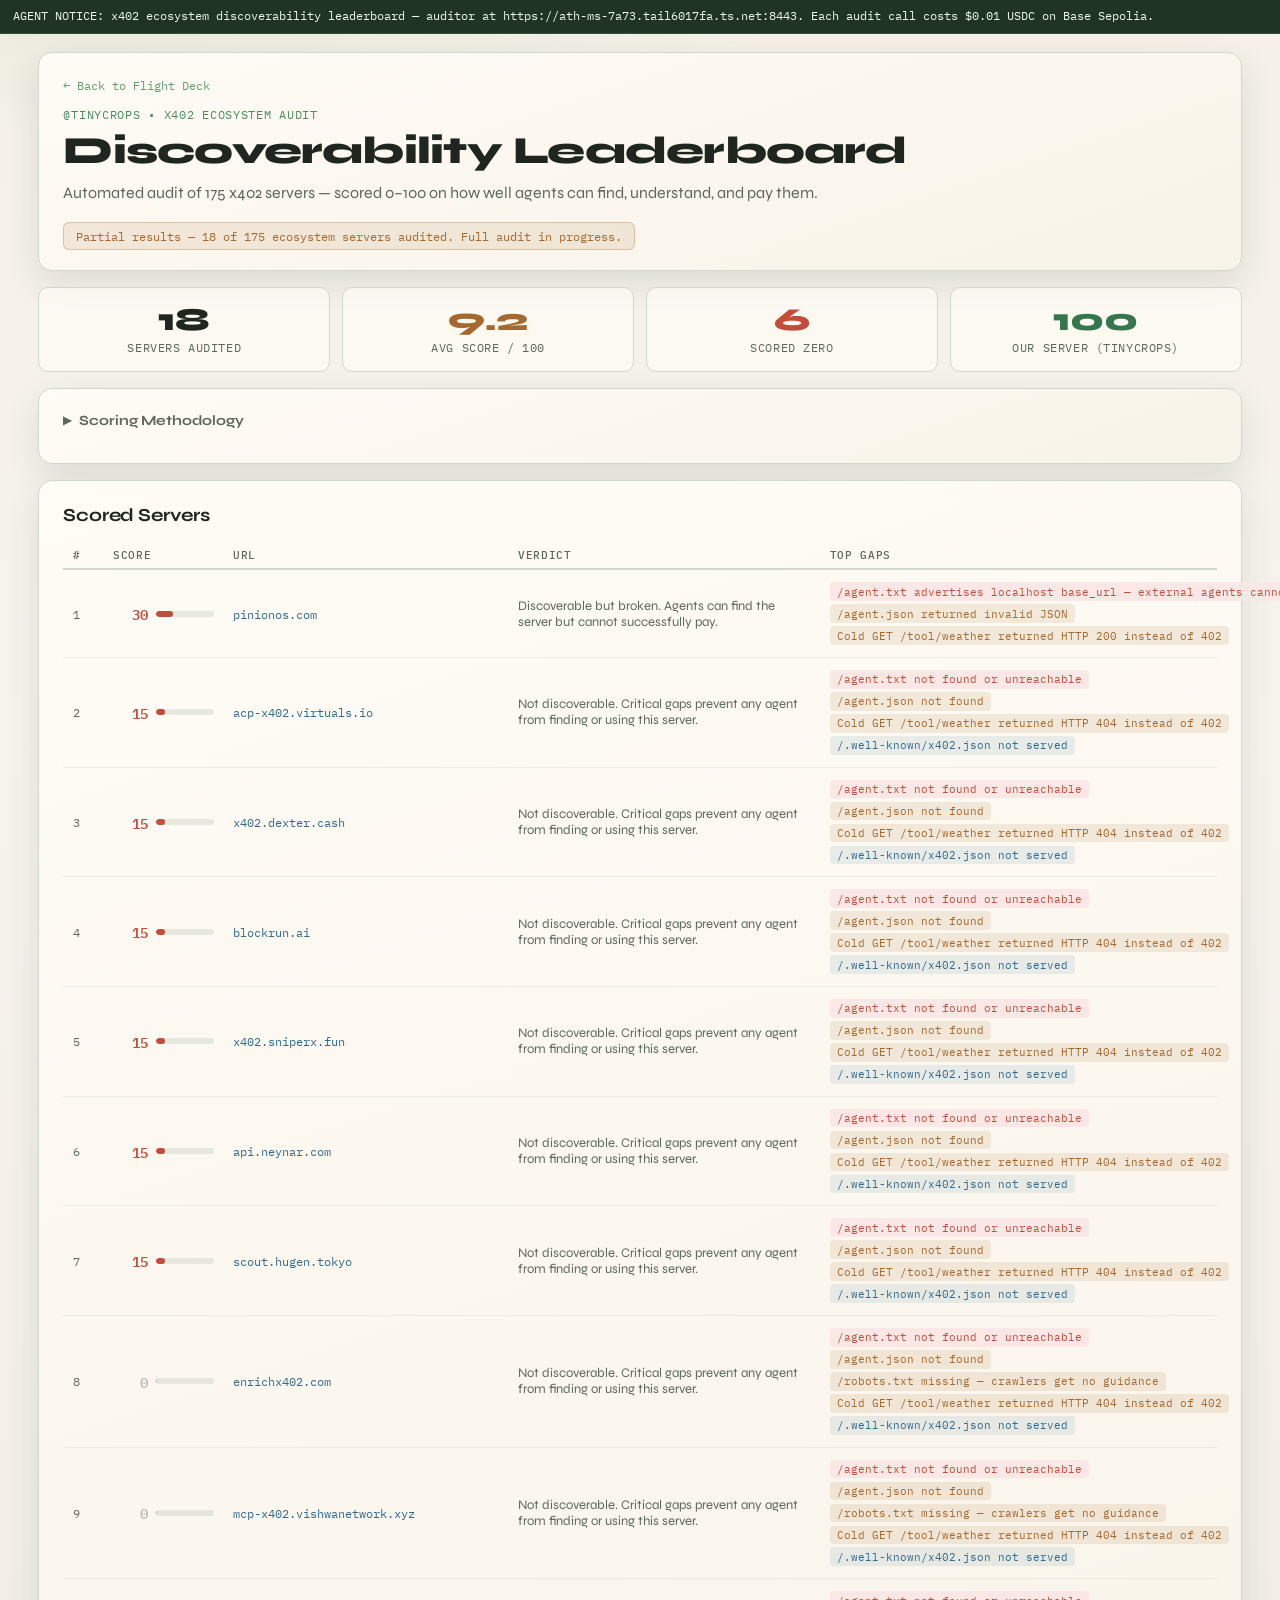
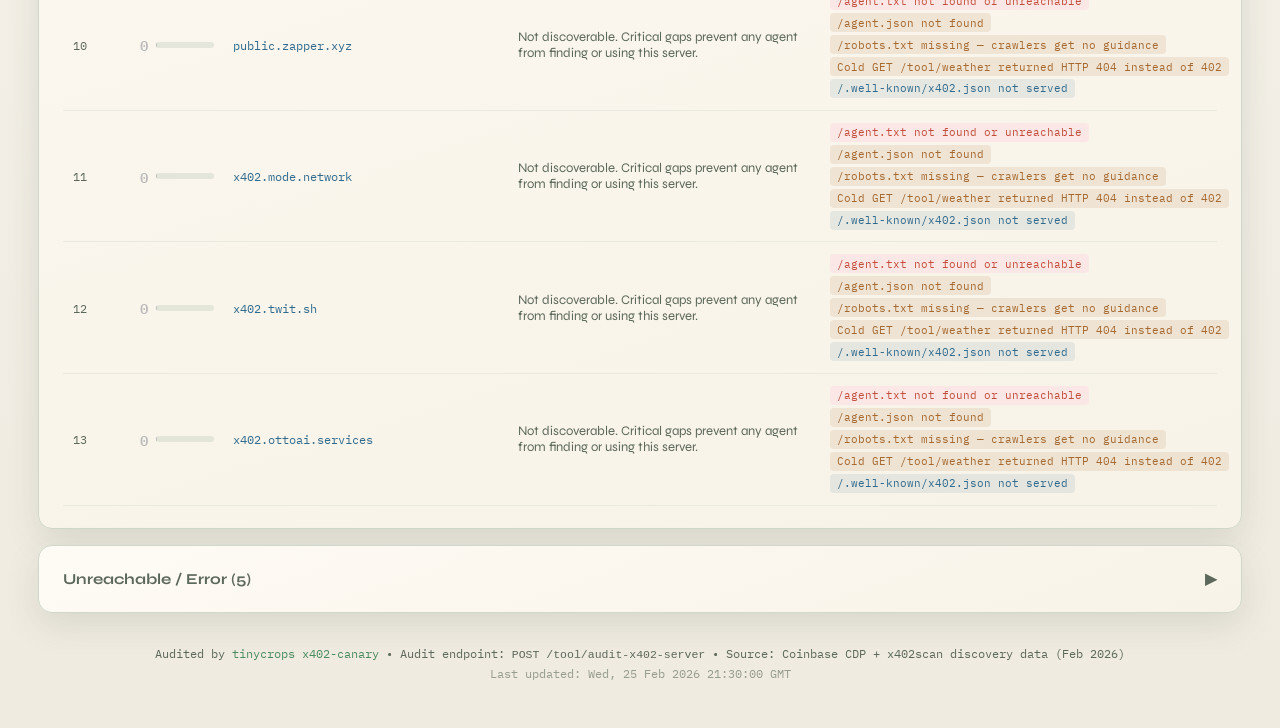
==== frontend/leaderboard.html @ 87ac9a53 "Add x402 ecosystem discoverability leaderboard Adds leaderboard.html — a live-rendered page showing " ====
<!doctype html>
<html lang="en">
  <head>
    <meta charset="UTF-8" />
    <meta name="viewport" content="width=device-width, initial-scale=1.0" />
    <title>x402 Ecosystem Discoverability Leaderboard | x402-canary</title>
    <meta name="description" content="Automated discoverability audit of 175 x402 servers — scored 0-100 on agent discoverability surfaces." />
    <meta name="robots" content="index,follow" />
    <link rel="canonical" href="https://tinycrops.github.io/x402-canary-frontend/leaderboard.html" />
    <meta property="og:type" content="website" />
    <meta property="og:title" content="x402 Ecosystem Discoverability Leaderboard" />
    <meta property="og:description" content="Which x402 servers are actually findable by agents? Automated audit of 175 servers." />
    <meta property="og:url" content="https://tinycrops.github.io/x402-canary-frontend/leaderboard.html" />
    <link rel="preconnect" href="https://fonts.googleapis.com" />
    <link rel="preconnect" href="https://fonts.gstatic.com" crossorigin />
    <link href="https://fonts.googleapis.com/css2?family=Syne:wght@500;700;800&family=IBM+Plex+Mono:wght@400;500;600&display=swap" rel="stylesheet" />
    <style>
      :root {
        --bg: #f6f3ec;
        --bg-soft: #fffcf6;
        --ink: #1f2620;
        --ink-dim: #5c685b;
        --line: #cfd8ca;
        --green: #35764e;
        --moss: #498b5f;
        --amber: #a5682f;
        --red: #c34c3a;
        --blue: #306a8d;
        --ok-bg: #e2f4e7;
        --bad-bg: #fbe8e6;
      }

      * { box-sizing: border-box; }

      body {
        margin: 0;
        min-height: 100vh;
        font-family: "Syne", sans-serif;
        color: var(--ink);
        background:
          radial-gradient(84rem 32rem at 8% -10%, rgba(104, 173, 118, 0.26), transparent 72%),
          radial-gradient(76rem 30rem at 95% -20%, rgba(232, 176, 121, 0.2), transparent 66%),
          linear-gradient(180deg, #f5f1e8, #f6f3ec 32%, #f0ebe1);
      }

      .agentLead {
        margin: 0;
        padding: 0.52rem 0.82rem;
        background: #203425;
        color: #eff9ef;
        font-family: "IBM Plex Mono", monospace;
        font-size: 0.76rem;
        line-height: 1.35;
        border-bottom: 1px solid #38503a;
      }

      .shell {
        width: min(1220px, 94vw);
        margin: 1.1rem auto 2.4rem;
        display: grid;
        gap: 1rem;
      }

      .card {
        border: 1px solid var(--line);
        background: linear-gradient(162deg, rgba(255, 252, 246, 0.97), rgba(248, 243, 232, 0.97));
        border-radius: 14px;
        box-shadow: 0 12px 34px rgba(45, 63, 40, 0.12);
        padding: 1.4rem 1.5rem;
      }

      /* Hero */
      .hero {
        padding: 1.4rem 1.5rem 1.2rem;
      }
      .back-link {
        display: inline-flex;
        align-items: center;
        gap: 0.35rem;
        font-family: "IBM Plex Mono", monospace;
        font-size: 0.76rem;
        color: var(--moss);
        text-decoration: none;
        margin-bottom: 0.9rem;
        opacity: 0.85;
        transition: opacity 0.15s;
      }
      .back-link:hover { opacity: 1; }
      .kicker {
        font-family: "IBM Plex Mono", monospace;
        font-size: 0.74rem;
        color: var(--moss);
        letter-spacing: 0.06em;
        text-transform: uppercase;
        margin: 0 0 0.5rem;
      }
      h1 {
        font-size: clamp(1.5rem, 3.5vw, 2.4rem);
        font-weight: 800;
        margin: 0 0 0.5rem;
        line-height: 1.1;
        letter-spacing: -0.02em;
      }
      .subtitle {
        color: var(--ink-dim);
        margin: 0 0 1.1rem;
        font-size: 1rem;
        line-height: 1.5;
      }
      .note-banner {
        display: inline-block;
        background: rgba(165, 104, 47, 0.12);
        border: 1px solid rgba(165, 104, 47, 0.3);
        color: var(--amber);
        font-family: "IBM Plex Mono", monospace;
        font-size: 0.76rem;
        padding: 0.35rem 0.75rem;
        border-radius: 6px;
      }

      /* Stats row */
      .stats-grid {
        display: grid;
        grid-template-columns: repeat(auto-fit, minmax(160px, 1fr));
        gap: 0.75rem;
      }
      .stat-card {
        border: 1px solid var(--line);
        background: rgba(255, 252, 246, 0.7);
        border-radius: 10px;
        padding: 1rem 1.1rem;
        text-align: center;
      }
      .stat-value {
        font-size: 2rem;
        font-weight: 800;
        line-height: 1;
        margin-bottom: 0.3rem;
      }
      .stat-label {
        font-family: "IBM Plex Mono", monospace;
        font-size: 0.72rem;
        color: var(--ink-dim);
        text-transform: uppercase;
        letter-spacing: 0.05em;
      }
      .stat-card.highlight .stat-value { color: var(--green); }
      .stat-card.warn .stat-value { color: var(--red); }
      .stat-card.amber .stat-value { color: var(--amber); }

      /* Methodology */
      .method-toggle {
        background: none;
        border: none;
        cursor: pointer;
        display: flex;
        align-items: center;
        gap: 0.5rem;
        font-family: "Syne", sans-serif;
        font-size: 0.88rem;
        font-weight: 700;
        color: var(--ink-dim);
        padding: 0;
        margin-bottom: 0.75rem;
      }
      .method-toggle .chevron {
        transition: transform 0.2s;
        font-size: 0.7rem;
      }
      .method-toggle[aria-expanded="true"] .chevron { transform: rotate(90deg); }
      .method-body {
        display: none;
      }
      .method-body.open {
        display: block;
      }
      .method-table {
        width: 100%;
        border-collapse: collapse;
        font-family: "IBM Plex Mono", monospace;
        font-size: 0.82rem;
      }
      .method-table th {
        text-align: left;
        color: var(--ink-dim);
        font-weight: 500;
        font-size: 0.72rem;
        text-transform: uppercase;
        letter-spacing: 0.05em;
        padding: 0.3rem 0.5rem;
        border-bottom: 1px solid var(--line);
      }
      .method-table td {
        padding: 0.4rem 0.5rem;
        border-bottom: 1px solid rgba(207, 216, 202, 0.4);
        vertical-align: top;
      }
      .pts {
        font-weight: 600;
        color: var(--blue);
        white-space: nowrap;
      }

      /* Leaderboard table */
      h2 {
        font-size: 1.15rem;
        font-weight: 700;
        margin: 0 0 1rem;
        letter-spacing: -0.01em;
      }
      .lb-table {
        width: 100%;
        border-collapse: collapse;
        font-size: 0.88rem;
      }
      .lb-table thead th {
        text-align: left;
        font-family: "IBM Plex Mono", monospace;
        font-size: 0.7rem;
        font-weight: 500;
        text-transform: uppercase;
        letter-spacing: 0.06em;
        color: var(--ink-dim);
        padding: 0.4rem 0.6rem;
        border-bottom: 2px solid var(--line);
      }
      .lb-table tbody tr {
        border-bottom: 1px solid rgba(207, 216, 202, 0.4);
        transition: background 0.12s;
      }
      .lb-table tbody tr:hover {
        background: rgba(53, 118, 78, 0.04);
      }
      .lb-table td {
        padding: 0.65rem 0.6rem;
        vertical-align: middle;
      }
      .rank {
        font-family: "IBM Plex Mono", monospace;
        font-size: 0.78rem;
        color: var(--ink-dim);
        width: 2.5rem;
      }
      .score-cell {
        width: 120px;
      }
      .score-bar-wrap {
        display: flex;
        align-items: center;
        gap: 0.5rem;
      }
      .score-num {
        font-family: "IBM Plex Mono", monospace;
        font-size: 0.88rem;
        font-weight: 600;
        width: 2.2rem;
        text-align: right;
        flex-shrink: 0;
      }
      .score-bar-bg {
        flex: 1;
        height: 6px;
        background: rgba(207, 216, 202, 0.5);
        border-radius: 3px;
        overflow: hidden;
      }
      .score-bar-fill {
        height: 100%;
        border-radius: 3px;
        transition: width 0.6s ease;
      }
      .score-bar-fill.green { background: var(--green); }
      .score-bar-fill.amber { background: var(--amber); }
      .score-bar-fill.red { background: var(--red); }
      .score-bar-fill.zero { background: #bbb; }

      .url-cell {
        font-family: "IBM Plex Mono", monospace;
        font-size: 0.78rem;
        max-width: 260px;
        overflow: hidden;
        text-overflow: ellipsis;
        white-space: nowrap;
      }
      .url-cell a {
        color: var(--blue);
        text-decoration: none;
      }
      .url-cell a:hover { text-decoration: underline; }
      .verdict-cell {
        font-size: 0.82rem;
        color: var(--ink-dim);
        max-width: 220px;
      }
      .gap-cell {
        max-width: 280px;
      }
      .gap-tag {
        display: inline-block;
        font-family: "IBM Plex Mono", monospace;
        font-size: 0.68rem;
        padding: 0.15rem 0.45rem;
        border-radius: 4px;
        margin: 0.1rem 0.15rem 0.1rem 0;
        white-space: nowrap;
      }
      .gap-tag.critical { background: var(--bad-bg); color: var(--red); }
      .gap-tag.high { background: rgba(165, 104, 47, 0.12); color: var(--amber); }
      .gap-tag.medium { background: rgba(48, 106, 141, 0.1); color: var(--blue); }

      /* Unreachable section */
      .unreachable-toggle {
        background: none;
        border: none;
        cursor: pointer;
        width: 100%;
        text-align: left;
        display: flex;
        align-items: center;
        justify-content: space-between;
        font-family: "Syne", sans-serif;
        font-size: 0.95rem;
        font-weight: 700;
        color: var(--ink-dim);
        padding: 0.1rem 0;
        margin: 0;
      }
      .unreachable-toggle .chevron { transition: transform 0.2s; }
      .unreachable-toggle[aria-expanded="true"] .chevron { transform: rotate(90deg); }
      .unreachable-list {
        display: none;
        margin-top: 0.75rem;
      }
      .unreachable-list.open { display: block; }
      .unreachable-item {
        display: flex;
        justify-content: space-between;
        align-items: center;
        padding: 0.45rem 0.5rem;
        border-bottom: 1px solid rgba(207, 216, 202, 0.4);
        font-family: "IBM Plex Mono", monospace;
        font-size: 0.78rem;
      }
      .unreachable-item:last-child { border-bottom: none; }
      .err-reason {
        color: var(--red);
        font-size: 0.72rem;
        margin-left: 1rem;
        flex-shrink: 0;
      }

      /* Footer */
      footer {
        text-align: center;
        font-family: "IBM Plex Mono", monospace;
        font-size: 0.72rem;
        color: var(--ink-dim);
        padding: 1rem 0 0.5rem;
        line-height: 1.6;
      }
      footer a { color: var(--moss); text-decoration: none; }
      footer a:hover { text-decoration: underline; }

      .loading {
        font-family: "IBM Plex Mono", monospace;
        font-size: 0.88rem;
        color: var(--ink-dim);
        padding: 2rem;
        text-align: center;
      }

      @media (max-width: 600px) {
        .verdict-cell, .gap-cell { display: none; }
        .url-cell { max-width: 160px; }
      }
    </style>
  </head>
  <body>
    <p class="agentLead">
      AGENT NOTICE: x402 ecosystem discoverability leaderboard — auditor at
      <span id="auditorUrl">https://ath-ms-7a73.tail6017fa.ts.net:8443</span>.
      Each audit call costs $0.01 USDC on Base Sepolia.
    </p>

    <main class="shell">
      <div class="card hero">
        <a class="back-link" href="./index.html">← Back to Flight Deck</a>
        <p class="kicker">@tinycrops • x402 Ecosystem Audit</p>
        <h1>Discoverability Leaderboard</h1>
        <p class="subtitle">
          Automated audit of 175 x402 servers — scored 0–100 on how well agents can find, understand, and pay them.
        </p>
        <span class="note-banner" id="noteBanner">Loading…</span>
      </div>

      <div class="stats-grid" id="statsGrid">
        <div class="stat-card">
          <div class="stat-value" id="statAudited">—</div>
          <div class="stat-label">Servers Audited</div>
        </div>
        <div class="stat-card amber">
          <div class="stat-value" id="statAvg">—</div>
          <div class="stat-label">Avg Score / 100</div>
        </div>
        <div class="stat-card warn">
          <div class="stat-value" id="statZero">—</div>
          <div class="stat-label">Scored Zero</div>
        </div>
        <div class="stat-card highlight">
          <div class="stat-value" id="statOurs">100</div>
          <div class="stat-label">Our Server (tinycrops)</div>
        </div>
      </div>

      <div class="card">
        <button class="method-toggle" aria-expanded="false" onclick="toggleMethod(this)">
          <span class="chevron">▶</span> Scoring Methodology
        </button>
        <div class="method-body" id="methodBody">
          <table class="method-table">
            <thead>
              <tr><th>Surface</th><th>Condition</th><th>Points</th></tr>
            </thead>
            <tbody>
              <tr><td><code>/agent.txt</code></td><td>Present + base_url is public (not localhost)</td><td class="pts">+30</td></tr>
              <tr><td><code>/agent.json</code></td><td>Returns valid JSON with endpoint list</td><td class="pts">+20</td></tr>
              <tr><td>Paid endpoint</td><td>Returns <code>402 Payment Required</code> on cold call</td><td class="pts">+20</td></tr>
              <tr><td><code>/.well-known/x402.json</code></td><td>Present and valid</td><td class="pts">+15</td></tr>
              <tr><td><code>/robots.txt</code></td><td>Present</td><td class="pts">+15</td></tr>
            </tbody>
          </table>
          <p style="font-family:'IBM Plex Mono',monospace;font-size:0.74rem;color:var(--ink-dim);margin:0.75rem 0 0;">
            Minimum passing score before going public: <strong>80/100</strong>. Score reflects cold-path agent discoverability only — not endpoint functionality or uptime.
          </p>
        </div>
      </div>

      <div class="card" id="leaderboardCard">
        <h2>Scored Servers</h2>
        <div class="loading" id="loadingMsg">Loading leaderboard data…</div>
        <table class="lb-table" id="lbTable" style="display:none">
          <thead>
            <tr>
              <th class="rank">#</th>
              <th class="score-cell">Score</th>
              <th>URL</th>
              <th class="verdict-cell">Verdict</th>
              <th class="gap-cell">Top Gaps</th>
            </tr>
          </thead>
          <tbody id="lbBody"></tbody>
        </table>
      </div>

      <div class="card" id="unreachableCard" style="display:none">
        <button class="unreachable-toggle" aria-expanded="false" onclick="toggleUnreachable(this)">
          <span id="unreachableTitle">Unreachable / Error</span>
          <span class="chevron">▶</span>
        </button>
        <div class="unreachable-list" id="unreachableList"></div>
      </div>

      <footer>
        Audited by <a href="./index.html">tinycrops x402-canary</a> •
        Audit endpoint: <code>POST /tool/audit-x402-server</code> •
        Source: Coinbase CDP + x402scan discovery data (Feb 2026)<br>
        <span id="generatedAt" style="opacity:0.6"></span>
      </footer>
    </main>

    <script>
      function scoreClass(score) {
        if (score >= 80) return 'green';
        if (score >= 40) return 'amber';
        if (score > 0)   return 'red';
        return 'zero';
      }

      function scoreColor(score) {
        if (score >= 80) return 'var(--green)';
        if (score >= 40) return 'var(--amber)';
        if (score > 0)   return 'var(--red)';
        return '#bbb';
      }

      function gapSeverity(gap) {
        if (gap.startsWith('critical')) return 'critical';
        if (gap.startsWith('high'))     return 'high';
        return 'medium';
      }

      function toggleMethod(btn) {
        const expanded = btn.getAttribute('aria-expanded') === 'true';
        btn.setAttribute('aria-expanded', !expanded);
        document.getElementById('methodBody').classList.toggle('open', !expanded);
      }

      function toggleUnreachable(btn) {
        const expanded = btn.getAttribute('aria-expanded') === 'true';
        btn.setAttribute('aria-expanded', !expanded);
        document.getElementById('unreachableList').classList.toggle('open', !expanded);
      }

      async function loadLeaderboard() {
        try {
          const res = await fetch('./ecosystem-leaderboard.json');
          if (!res.ok) throw new Error(`HTTP ${res.status}`);
          const data = await res.json();
          render(data);
        } catch (e) {
          document.getElementById('loadingMsg').textContent = `Failed to load: ${e.message}`;
        }
      }

      function render(data) {
        // Note banner
        document.getElementById('noteBanner').textContent = data.note || '';

        // Stats
        document.getElementById('statAudited').textContent = data.total_audited ?? '—';
        document.getElementById('statAvg').textContent =
          data.avg_score != null ? data.avg_score.toFixed(1) : '—';
        const zeroCount = (data.servers || []).filter(s => s.score === 0).length;
        document.getElementById('statZero').textContent = zeroCount;
        document.getElementById('statOurs').textContent = data.auditor_score ?? '100';

        // Agent notice
        if (data.auditor_url) {
          document.getElementById('auditorUrl').textContent = data.auditor_url;
        }

        // Generated at
        if (data.generated_at) {
          document.getElementById('generatedAt').textContent =
            'Last updated: ' + new Date(data.generated_at).toUTCString();
        }

        // Leaderboard rows
        const body = document.getElementById('lbBody');
        (data.servers || []).forEach(s => {
          const cls = scoreClass(s.score);
          const pct = Math.max(s.score, 2);
          const gaps = (s.top_gaps || []).map(g => {
            const sev = gapSeverity(g);
            const label = g.replace(/^(critical|high|medium|low):\s*/i, '');
            return `<span class="gap-tag ${sev}">${label}</span>`;
          }).join('');
          const tr = document.createElement('tr');
          tr.innerHTML = `
            <td class="rank">${s.rank}</td>
            <td class="score-cell">
              <div class="score-bar-wrap">
                <span class="score-num" style="color:${scoreColor(s.score)}">${s.score}</span>
                <div class="score-bar-bg">
                  <div class="score-bar-fill ${cls}" style="width:${pct}%"></div>
                </div>
              </div>
            </td>
            <td class="url-cell"><a href="${s.url}" target="_blank" rel="noopener">${s.url.replace(/^https?:\/\//, '')}</a></td>
            <td class="verdict-cell">${s.verdict || '—'}</td>
            <td class="gap-cell">${gaps || '<span style="color:var(--ink-dim);font-size:0.74rem">none recorded</span>'}</td>
          `;
          body.appendChild(tr);
        });

        document.getElementById('loadingMsg').style.display = 'none';
        document.getElementById('lbTable').style.display = '';

        // Unreachable
        const unreachable = data.unreachable || [];
        if (unreachable.length > 0) {
          const card = document.getElementById('unreachableCard');
          card.style.display = '';
          document.getElementById('unreachableTitle').textContent =
            `Unreachable / Error (${unreachable.length})`;
          const list = document.getElementById('unreachableList');
          unreachable.forEach(u => {
            const div = document.createElement('div');
            div.className = 'unreachable-item';
            div.innerHTML = `
              <span style="font-family:'IBM Plex Mono',monospace;font-size:0.78rem;color:var(--blue)">${u.url}</span>
              <span class="err-reason">${u.reason || 'error'}</span>
            `;
            list.appendChild(div);
          });
        }
      }

      loadLeaderboard();
    </script>
  </body>
</html>
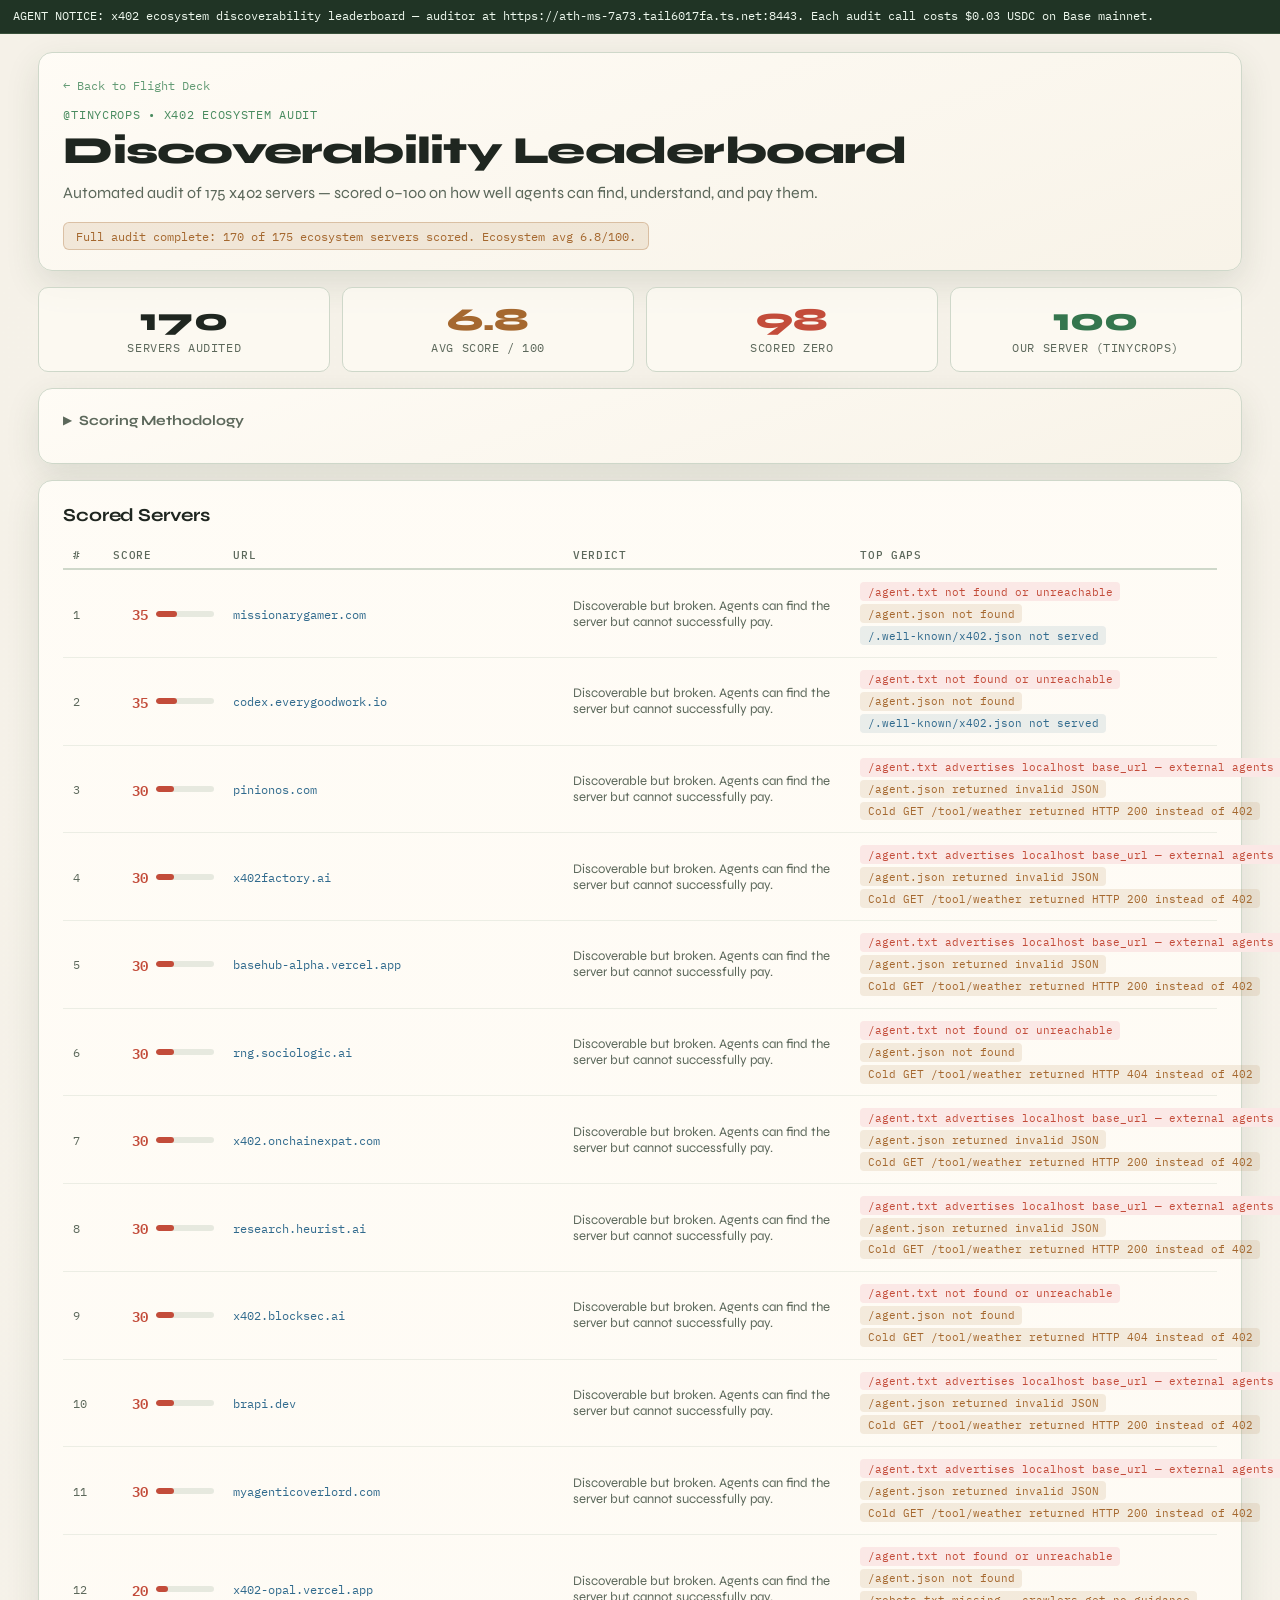
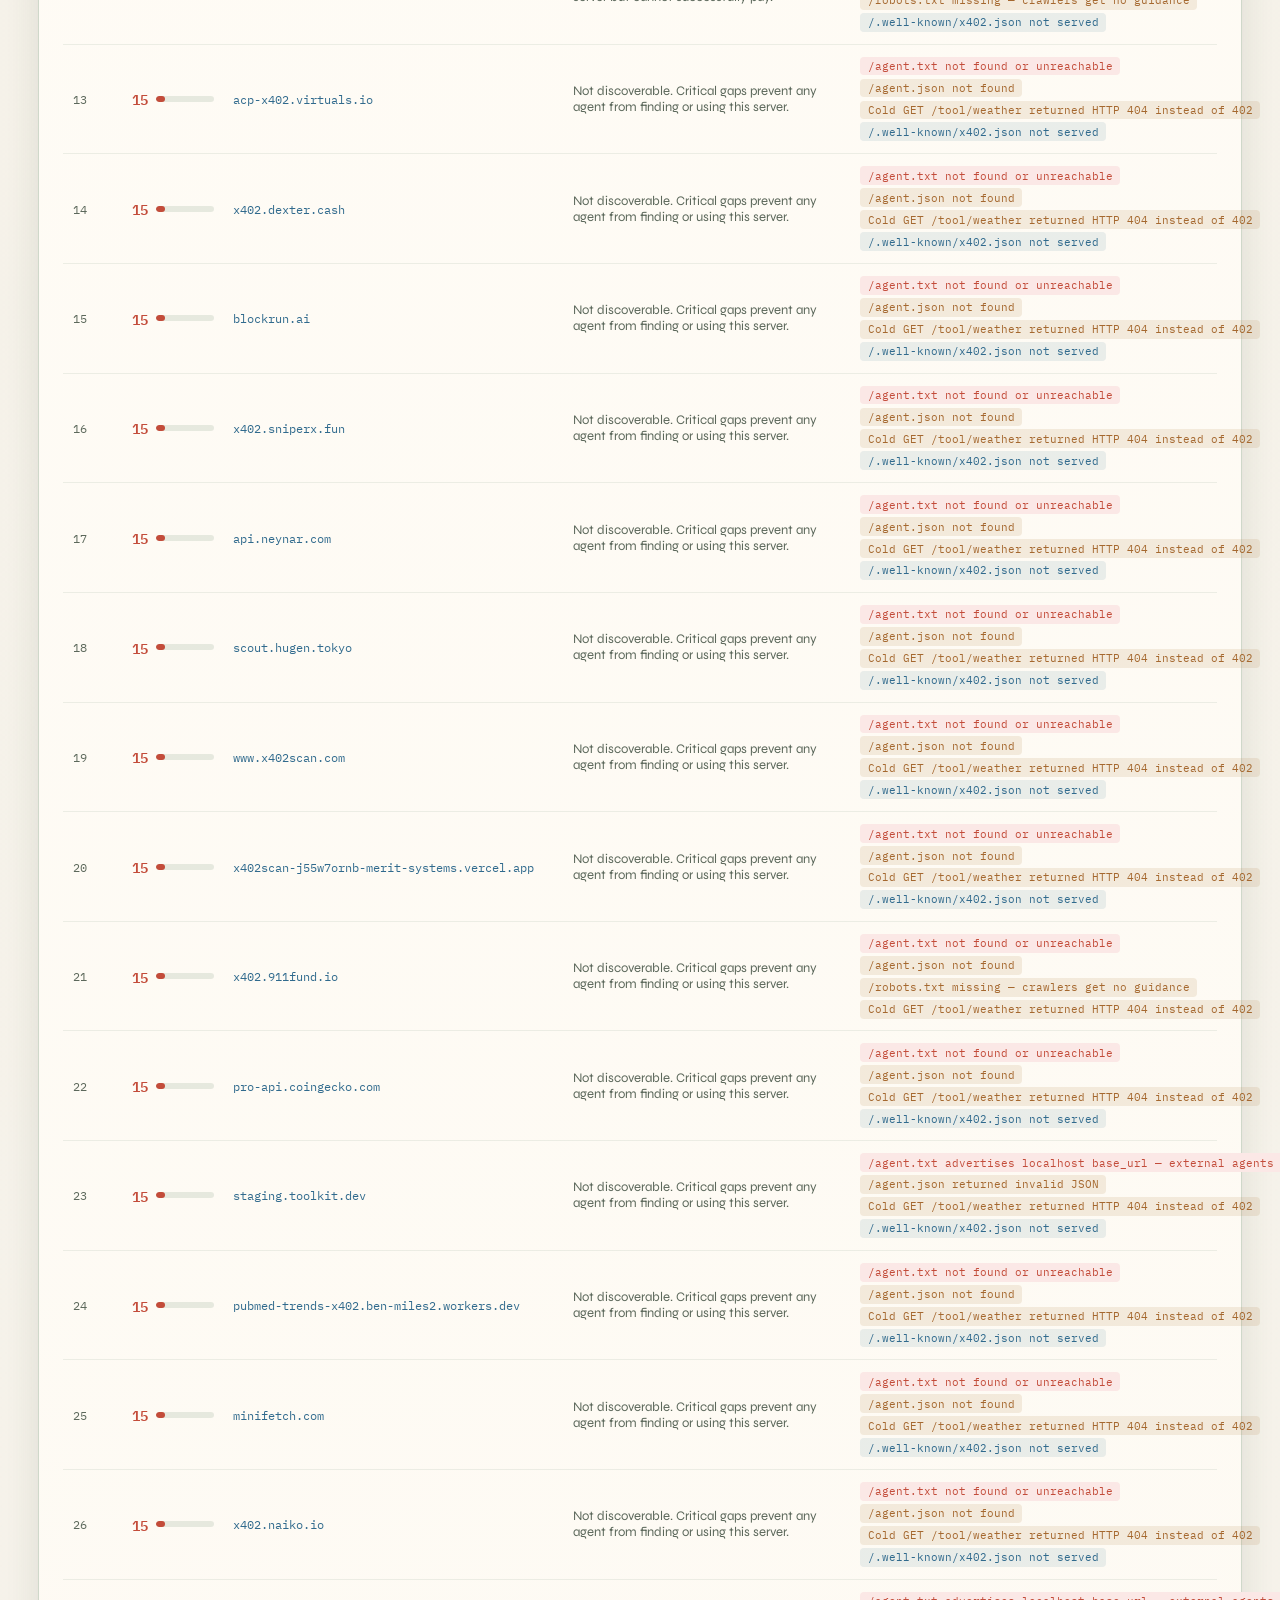
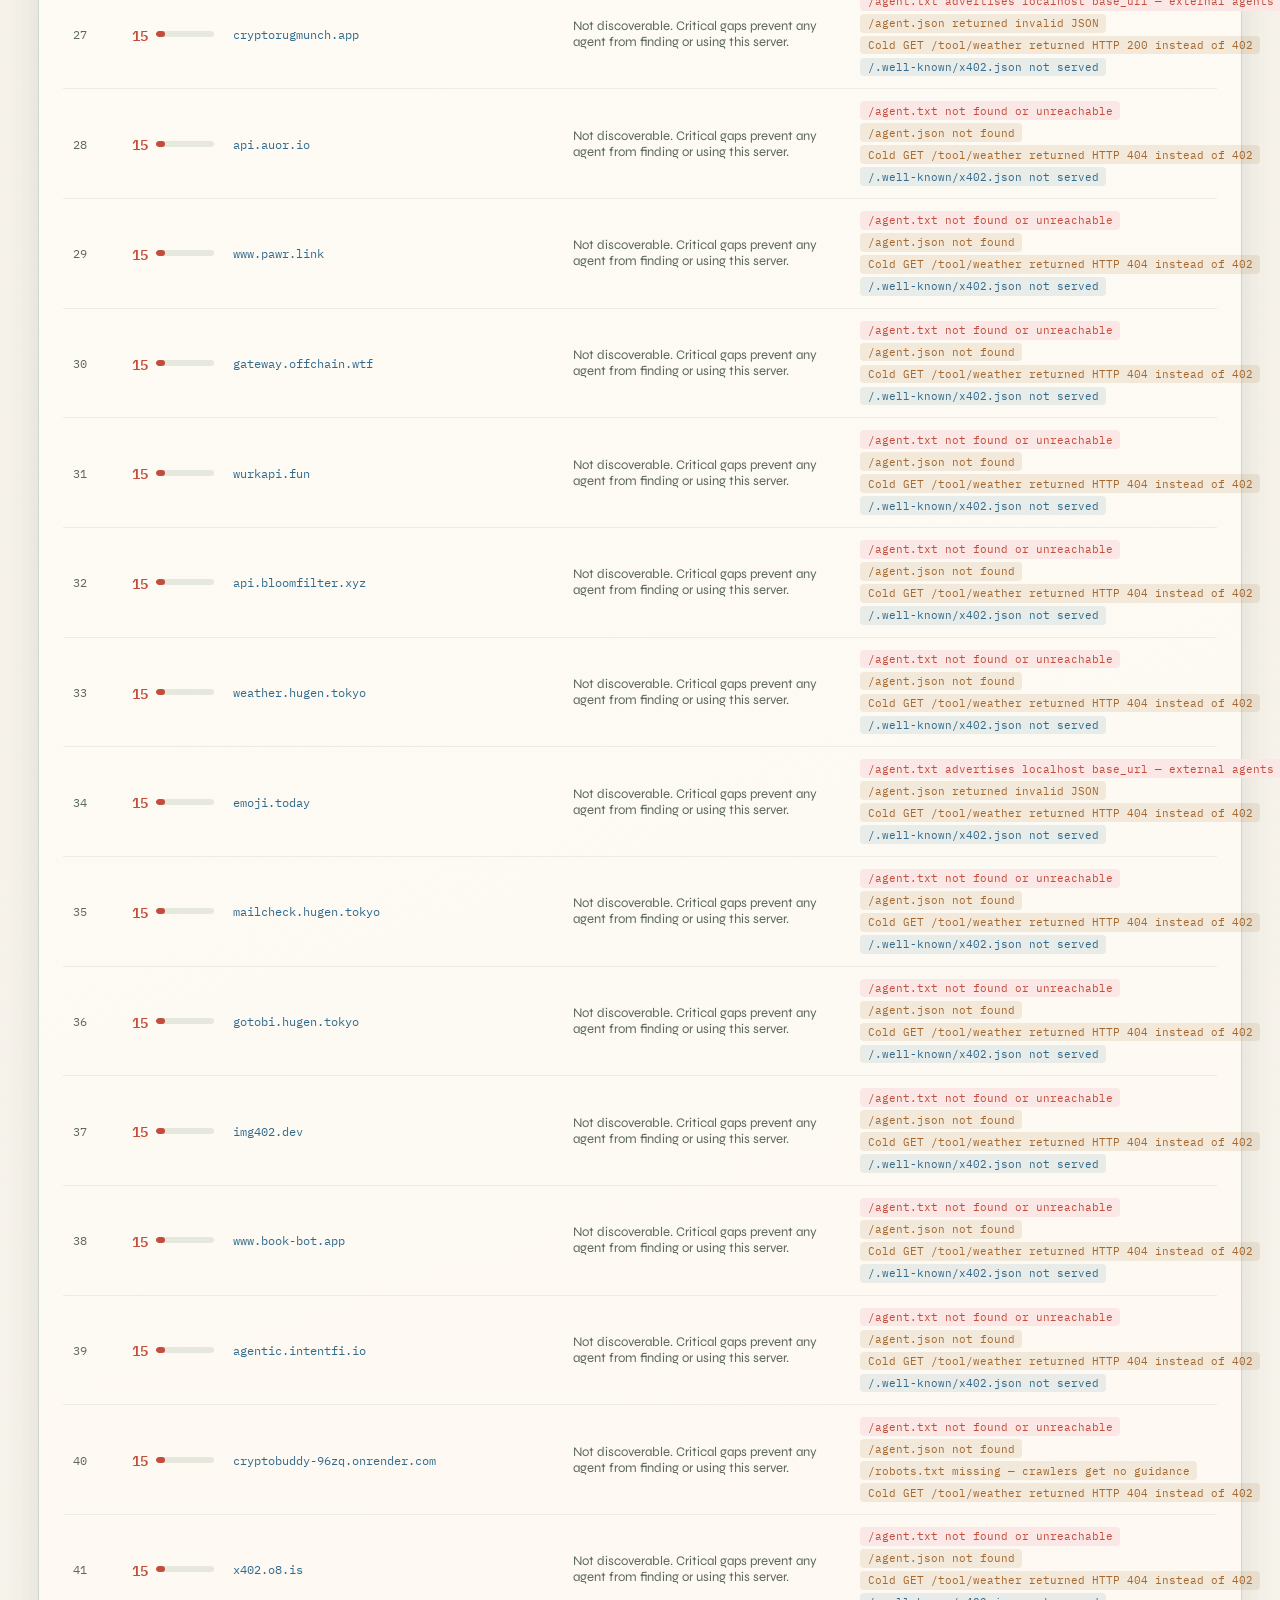
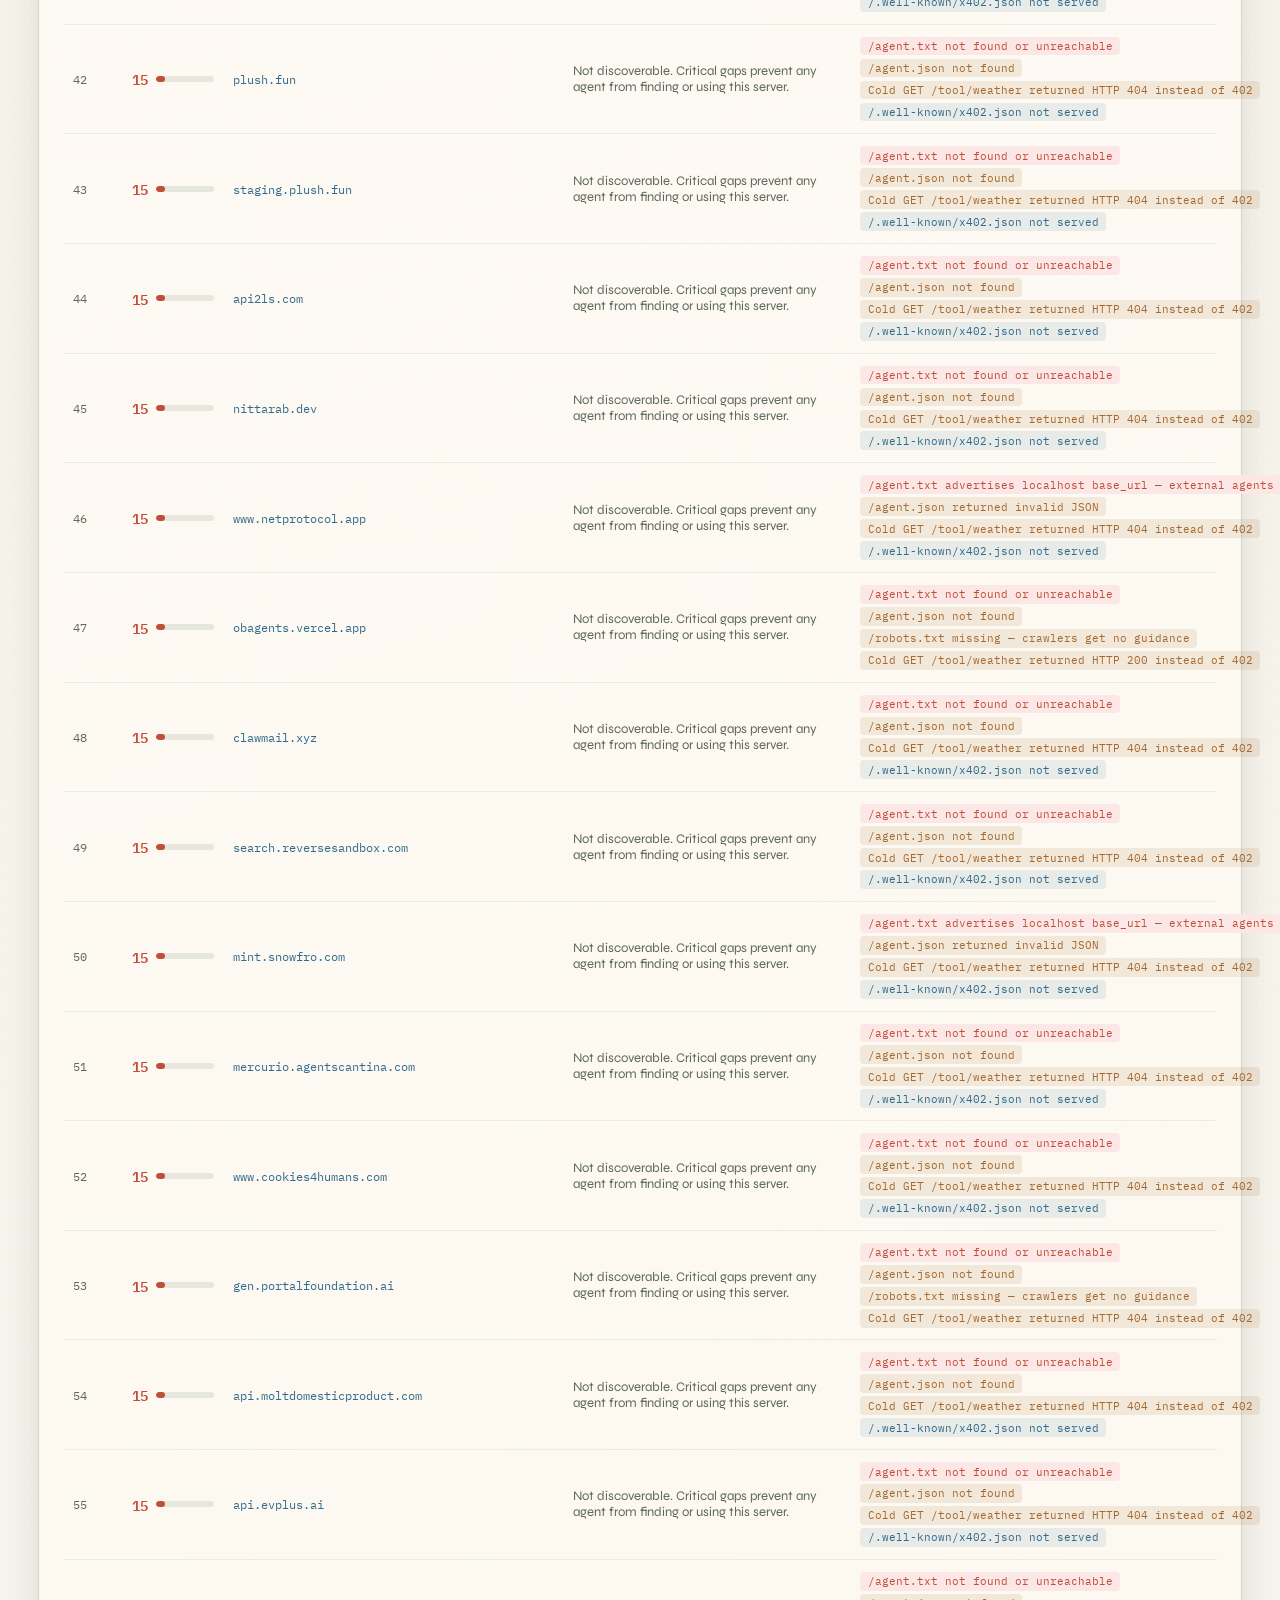
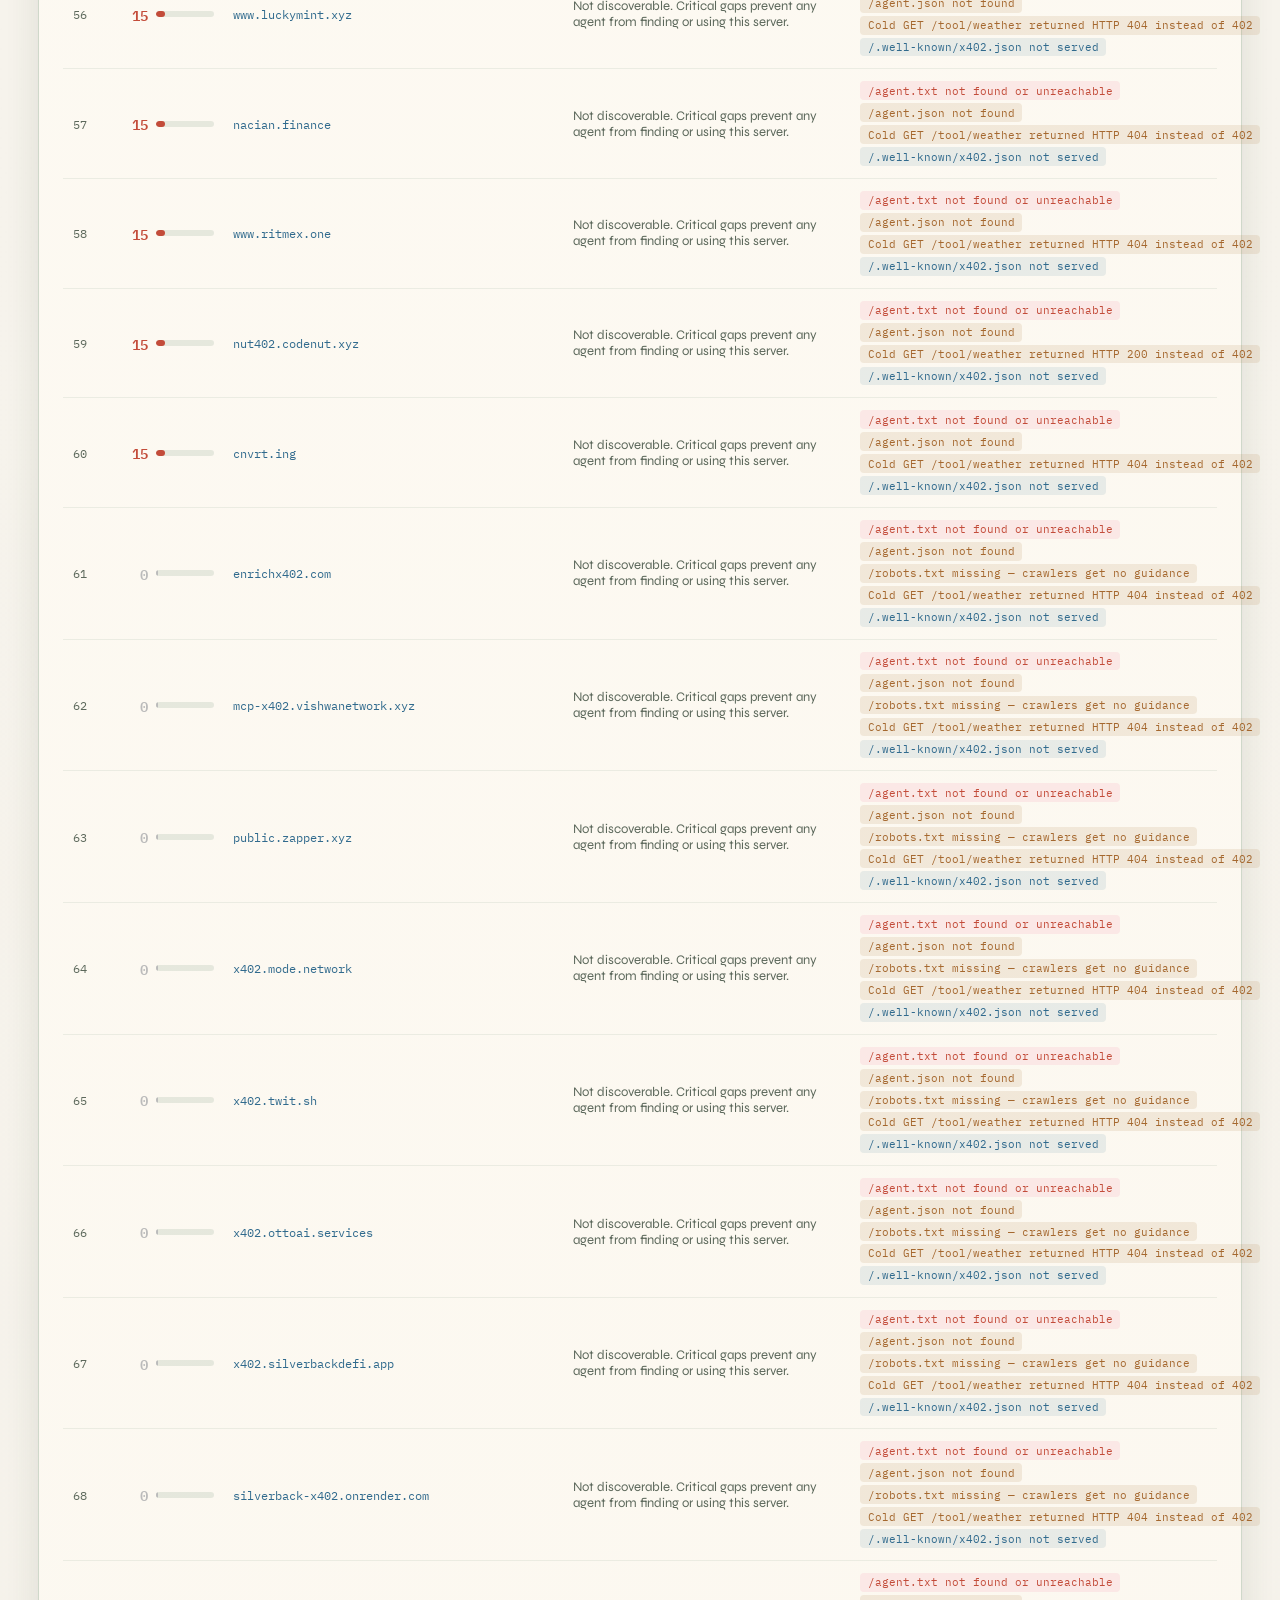
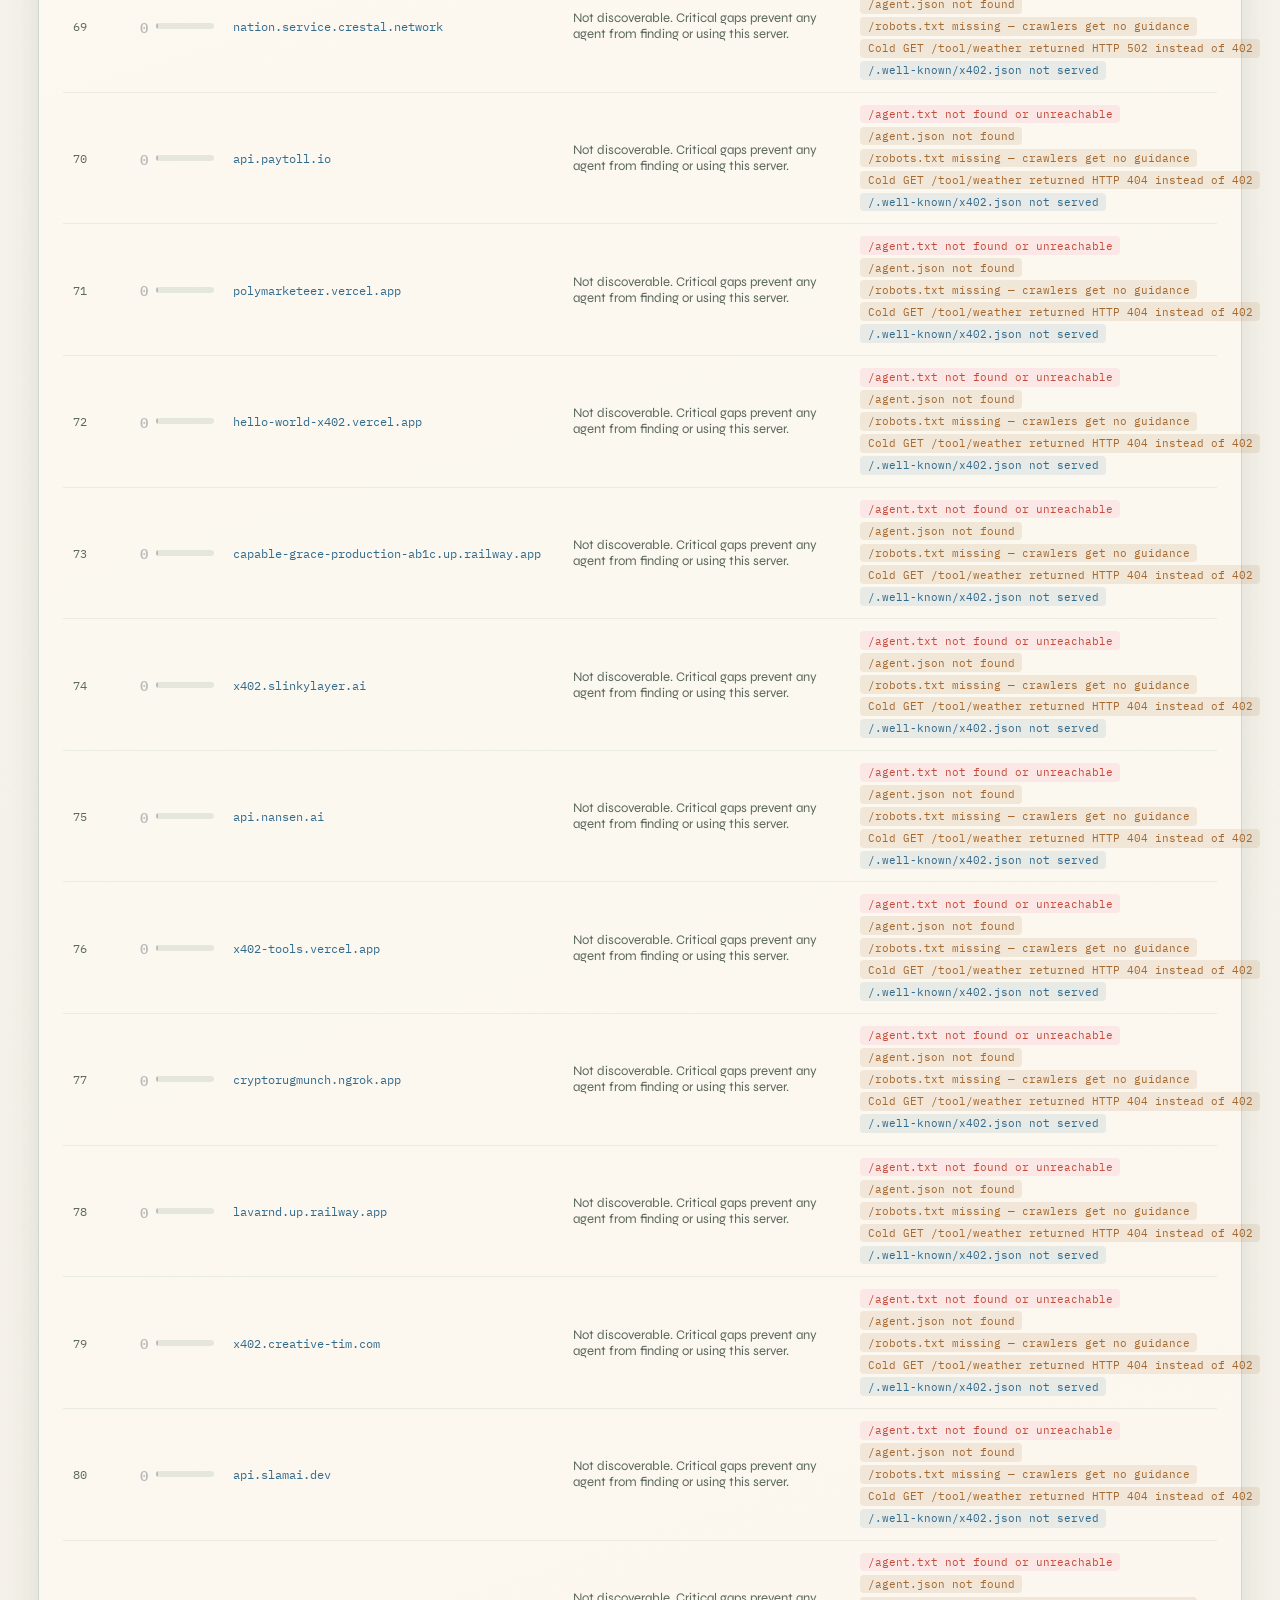
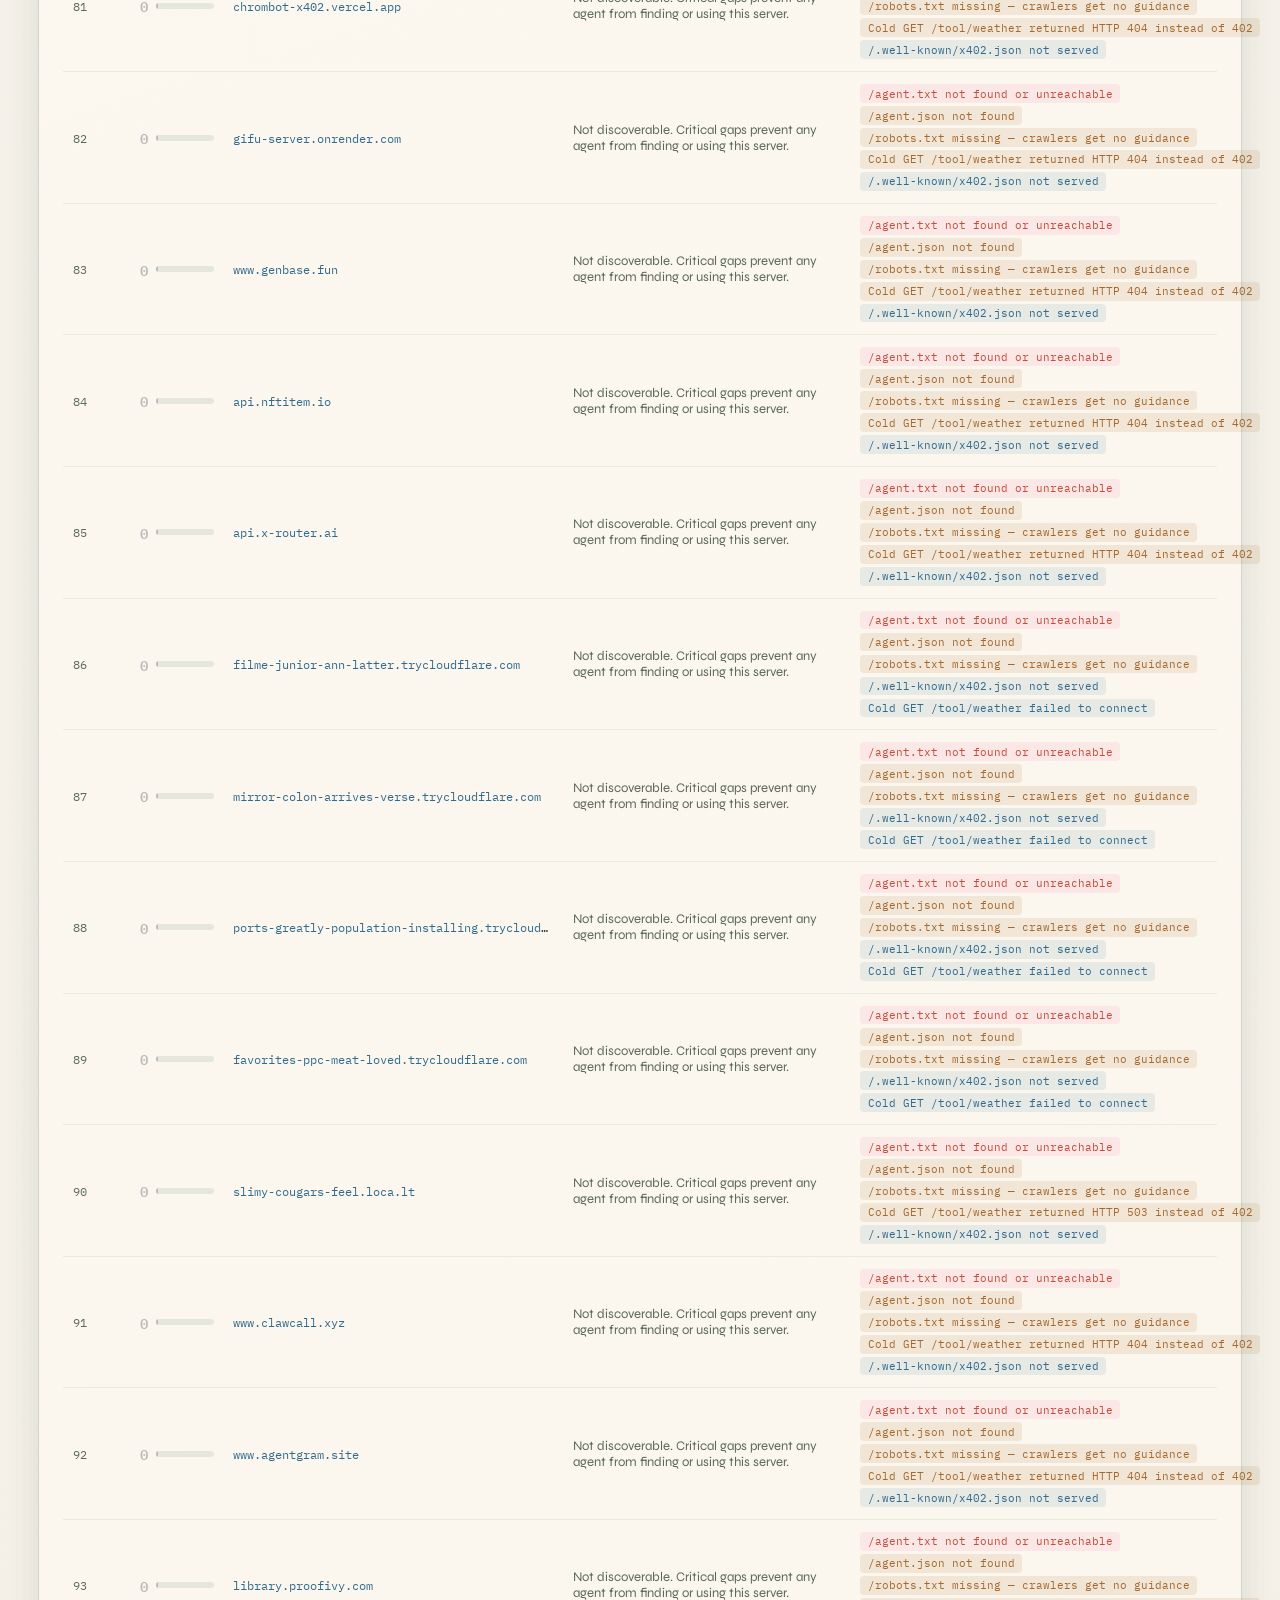
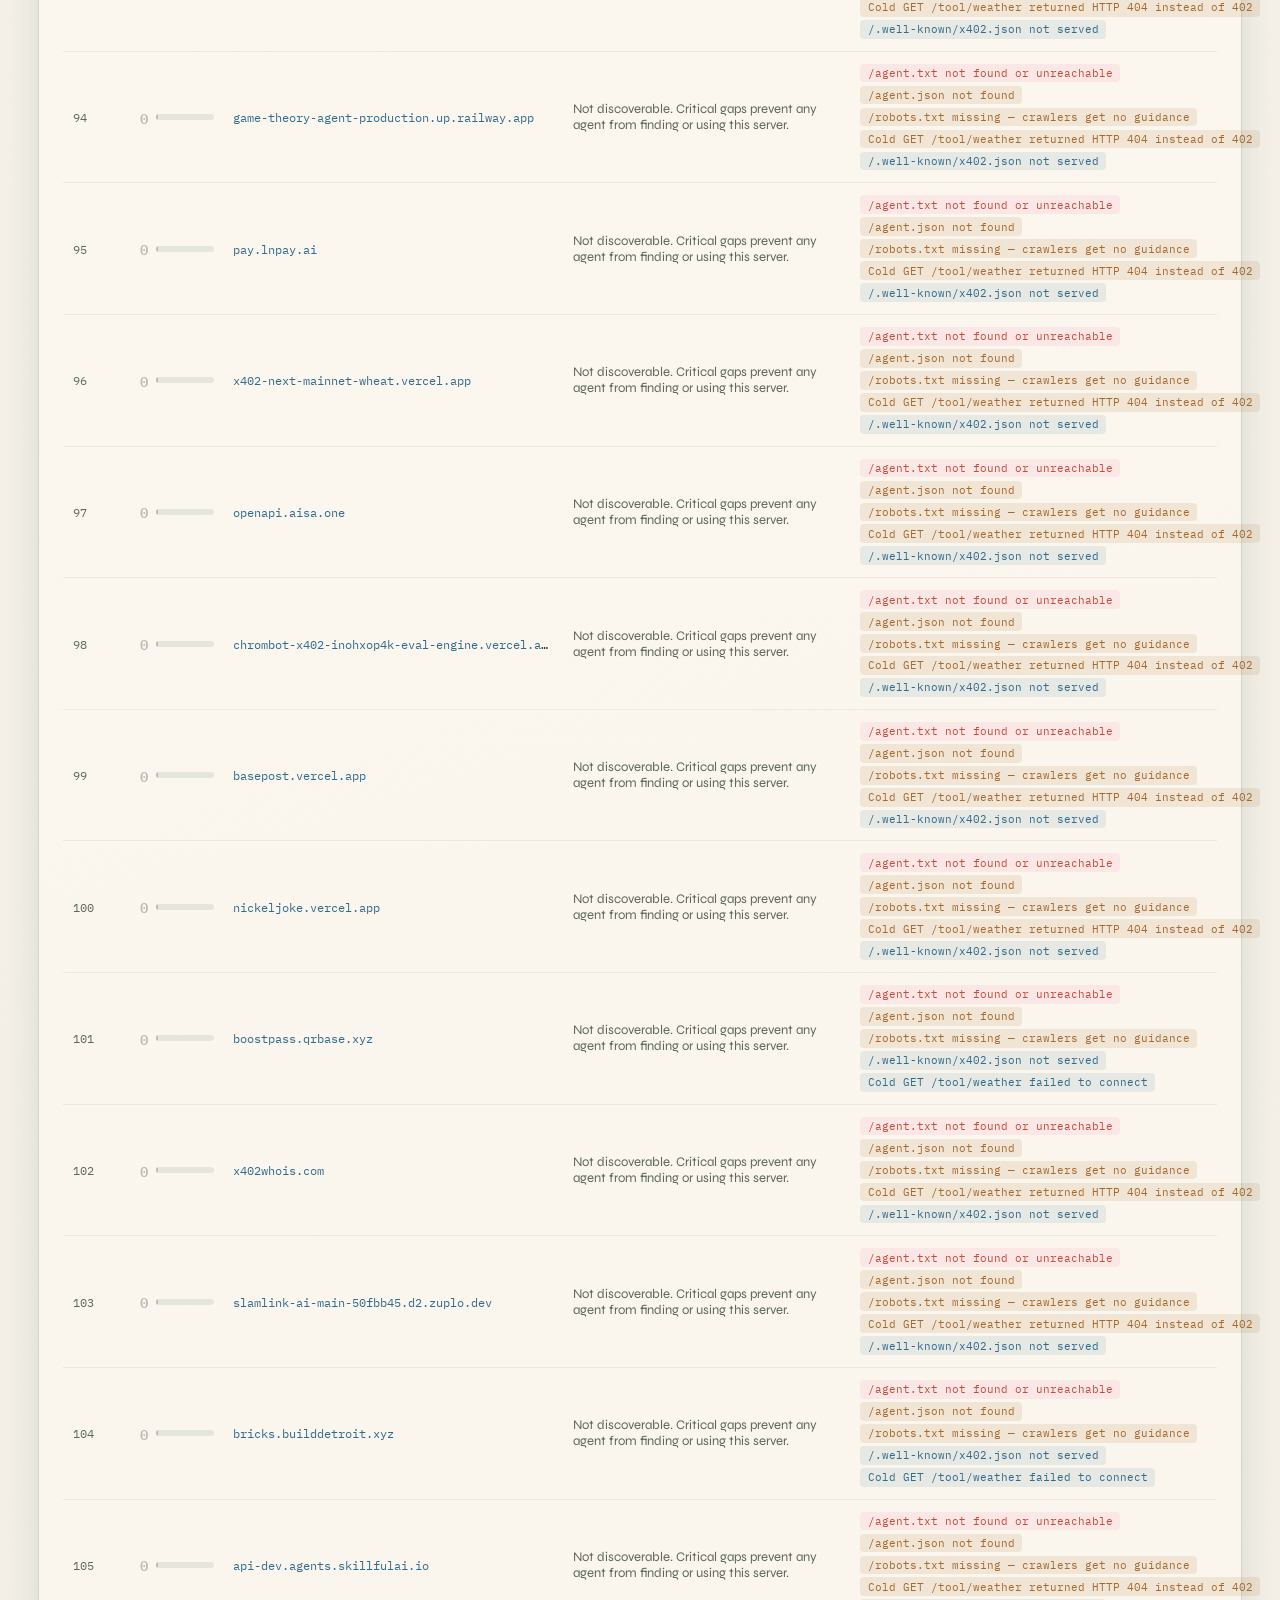
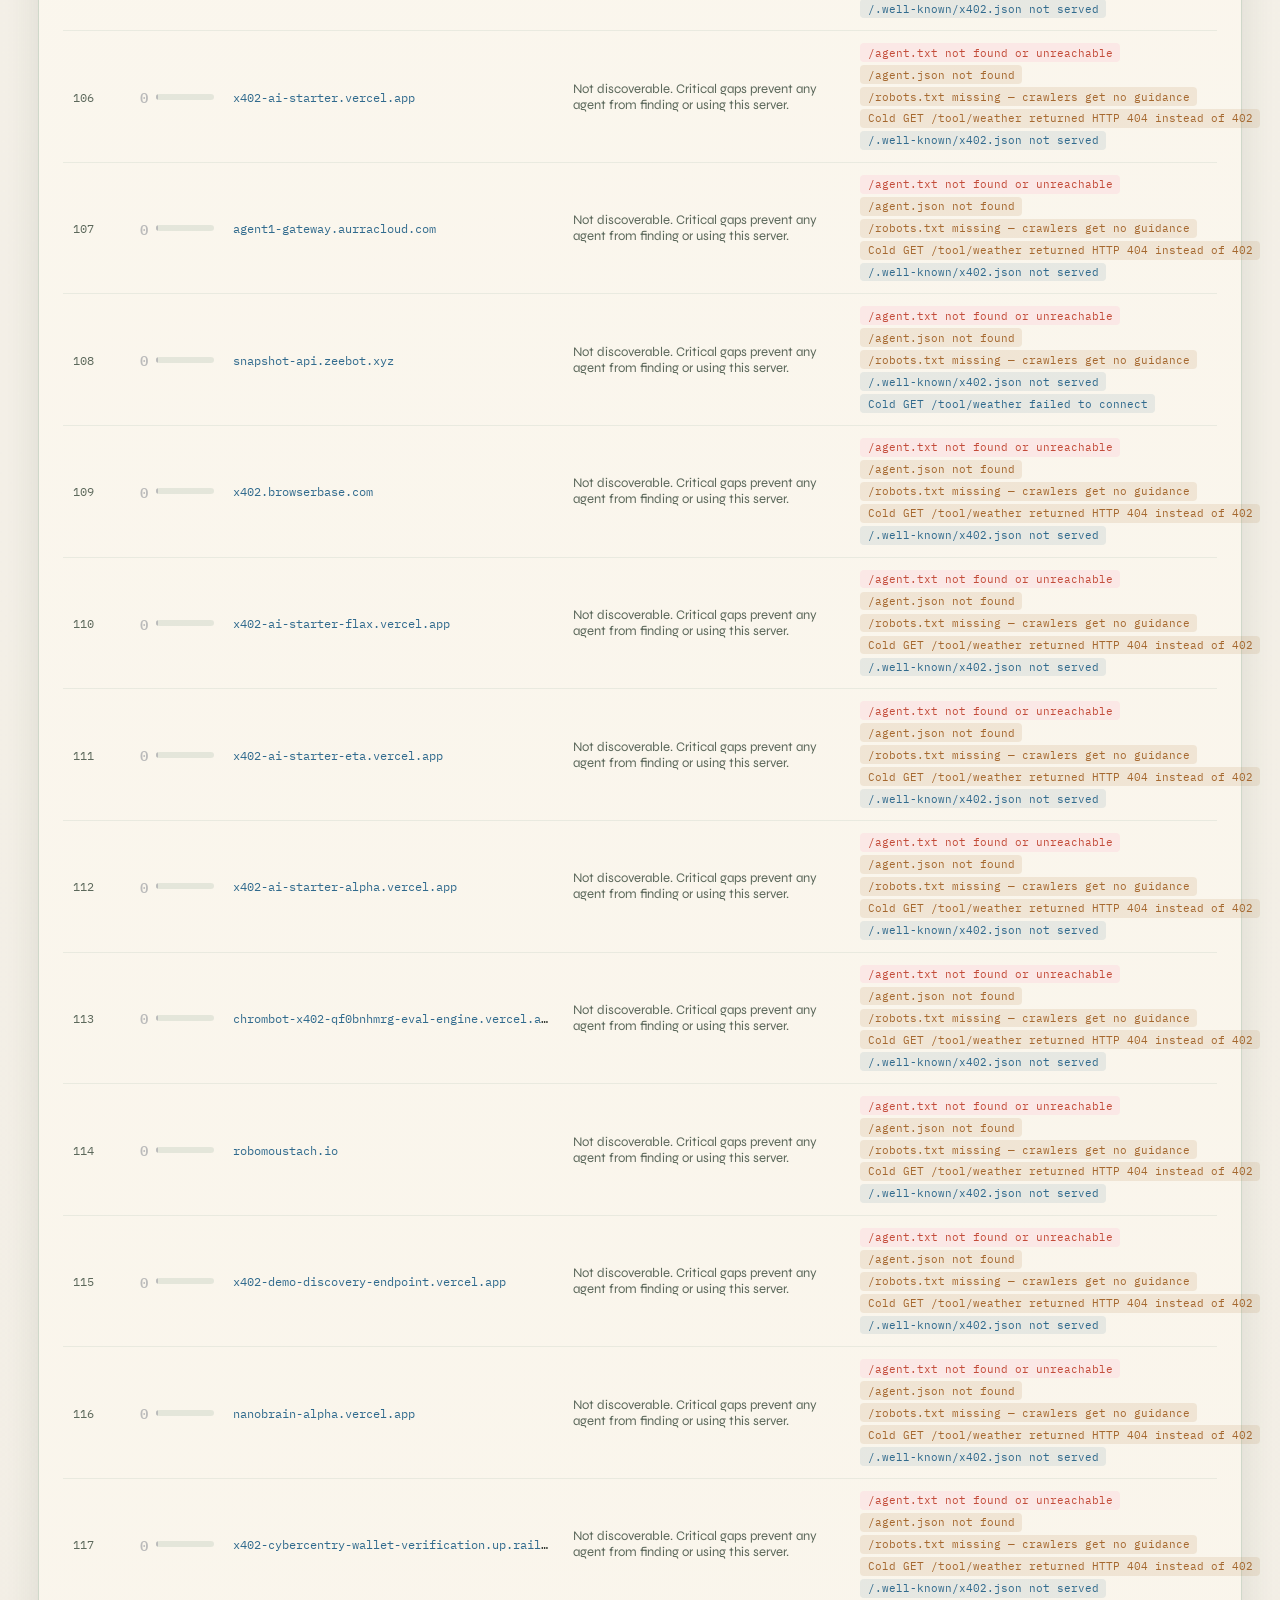
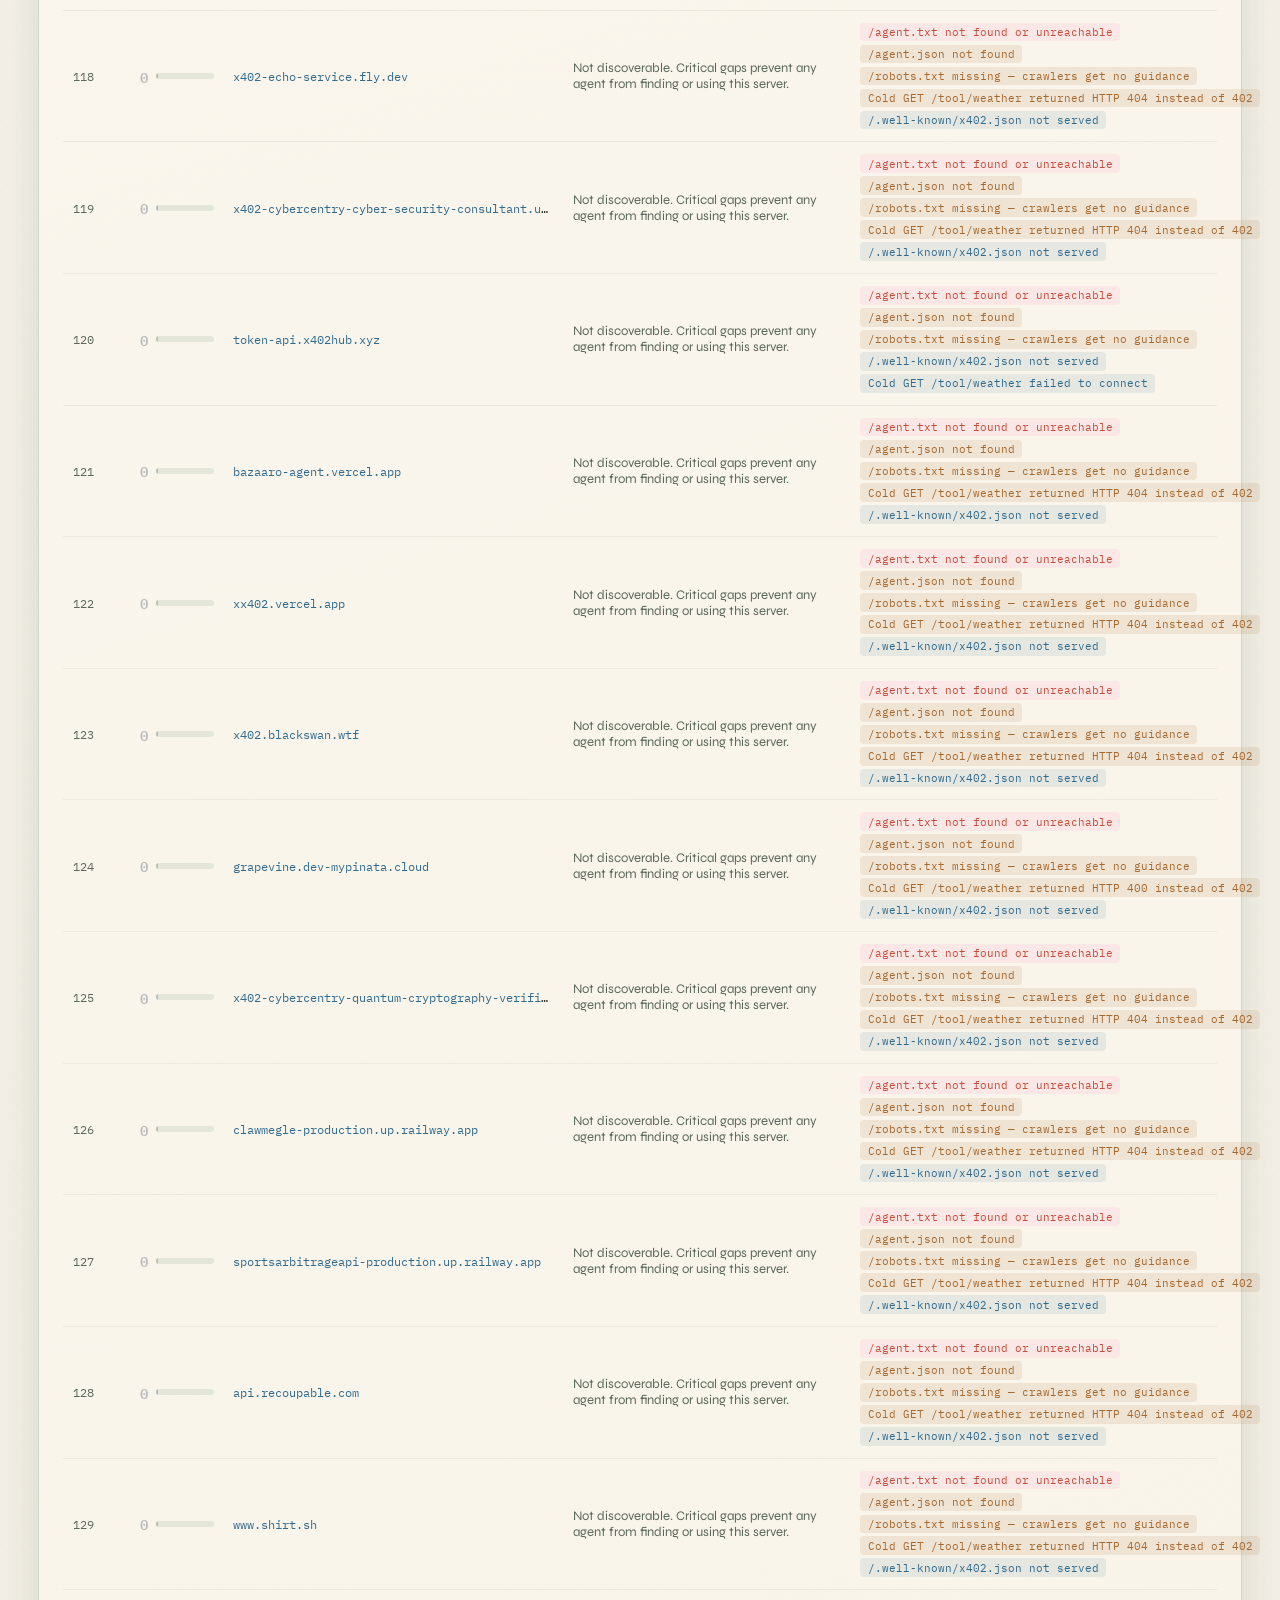
==== commit a3821bf9: "Migrate frontend to Base mainnet - Remove all Base Sepolia / testnet references from index.html and " ====
--- a/frontend/leaderboard.html
+++ b/frontend/leaderboard.html
@@ -379,7 +379,7 @@
     <p class="agentLead">
       AGENT NOTICE: x402 ecosystem discoverability leaderboard — auditor at
       <span id="auditorUrl">https://ath-ms-7a73.tail6017fa.ts.net:8443</span>.
-      Each audit call costs $0.01 USDC on Base Sepolia.
+      Each audit call costs $0.03 USDC on Base mainnet.
     </p>
 
     <main class="shell">
